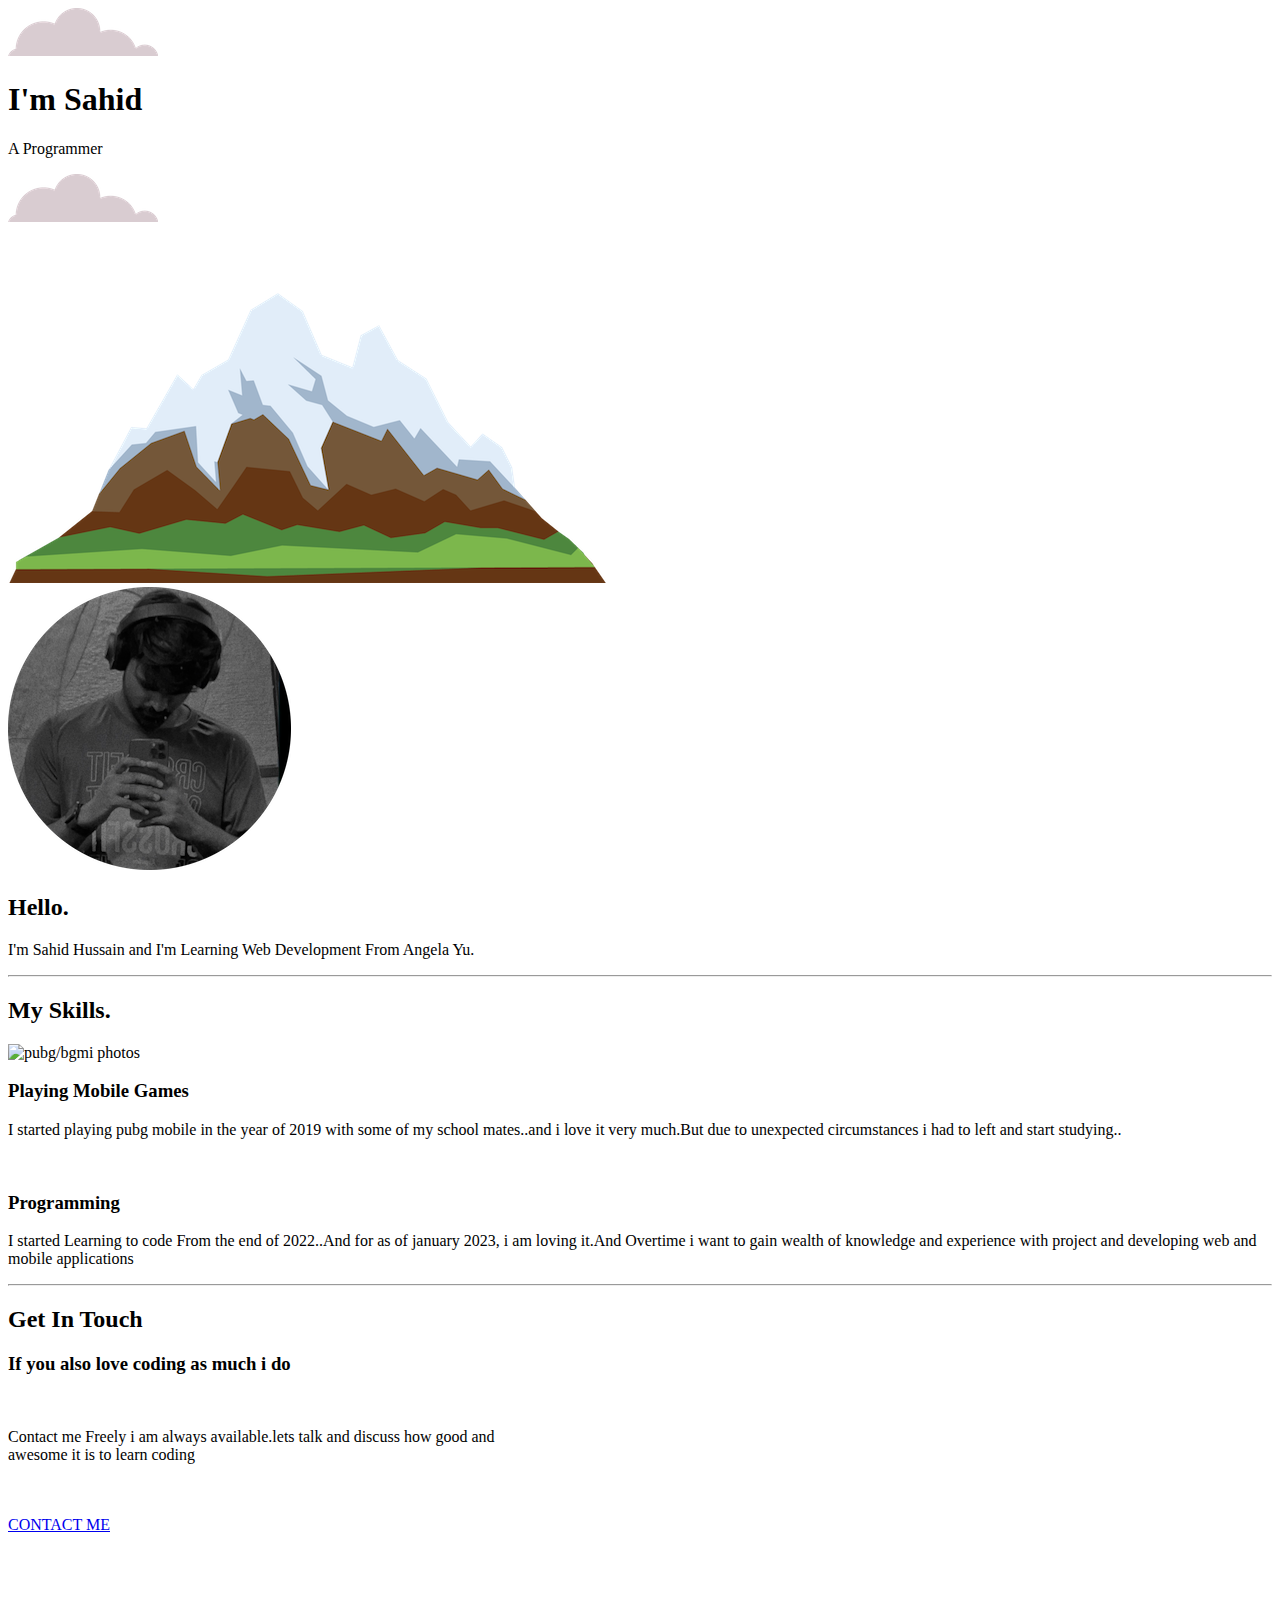
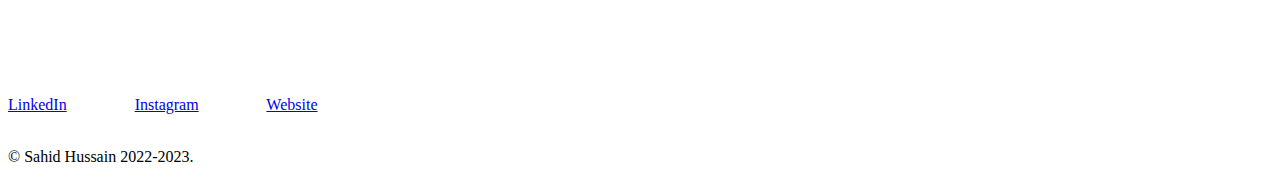
==== index.html @ 8a0129ad "CSS-Mysite" ====
<!DOCTYPE html>
<html lang="en">
<head>
    <meta charset="UTF-8">
    <meta http-equiv="X-UA-Compatible" content="IE=edge">
    <meta name="viewport" content="width=device-width, initial-scale=1.0">
    <title>SahidHussain</title>
    <link rel="stylesheet" href="css/style.css">
    <link rel="icon" href="favicon.ico">
    <link rel="preconnect" href="https://fonts.googleapis.com">
    <link rel="preconnect" href="https://fonts.gstatic.com" crossorigin>
    <link href="https://fonts.googleapis.com/css2?family=Merriweather&family=Montserrat:ital@1&family=Sacramento&display=swap" rel="stylesheet">
    

</head>
<body>
    <div class="topcontainer">
    <div >
        <img class="topcloud"src="images/cloud.png" alt=""><br>
       <h1 class="intro">I'm Sahid</h1>
        <p class="programmer">A Programmer</p>
    </div>
    <div class="bottomcloud">
        
        <img class="bottomcloud"src="images/cloud.png" alt="">
        

    </div>
    <div class=" mountain">
        <img src="images/mountain.png" alt="Mountain image">
    </div>
    </div>

        <div class="middle-container">
            <div class="profile">
              <img src="images/Sahid.png" alt="sahidimage">
              <h2 class="hello">Hello.</h2>
              <p>I'm Sahid Hussain and I'm Learning Web Development From Angela Yu. </p>
            </div>
            <hr>
              <h2>My Skills.</h2>
              <div class="skill-row">
                <img class="pubg-img" src="https://media.giphy.com/media/tIo9EzayB8Lwycnz8p/giphy.gif" alt="pubg/bgmi photos">
                    
            <div>
                
               <h3>Playing Mobile Games</h3>
                <p>I started playing pubg mobile in the year of 2019 with some of my school mates..and i love it very much.But due to unexpected circumstances i had to left and start studying.. </p>
             </div>
             <div class="program-div">
                <img class="program-img" src="https://media.giphy.com/media/k0ijJhqrUP4T2EvmJ1/giphy.gif" alt="">
                <h3>Programming</h3>
                <p>I started Learning to code From the end of 2022..And for as of january 2023, i am loving it.And Overtime i want to gain wealth of knowledge and experience with project and developing web and mobile applications</p>
              </div>
            </div>
            
            <hr>
            <div class="contact-me">
              
              <h2>Get In Touch</h2>
              <h3>If you also love coding as much i do</h3><br>
              <p>Contact me Freely i am always available.lets talk and discuss how good and <br>awesome it is to learn coding</p><br><br>
              <a class="btn" href="contact.html" target="_blank" rel="noopener no referrer">CONTACT ME</a>
              <br><br><br><br><br><br><br><br>
            </div>
          
          
          
          <div class="bottom-container">
            <br><br>
            <a class="footer-link" href="https://www.linkedin.com/in/shaikh-sahid-9ab45b241/">LinkedIn</a>
            &nbsp &nbsp &nbsp &nbsp &nbsp &nbsp &nbsp &nbsp
            <a class="footer-link" href="https://www.instagram.com/pegaboye/">Instagram</a>
            &nbsp &nbsp &nbsp &nbsp &nbsp &nbsp &nbsp &nbsp
            <a class="footer-link" href="https://primegames.net/">Website</a>
            <br><br><p class="copyright">© Sahid Hussain 2022-2023.</p>
          </div>
          
    
</body>
</html>
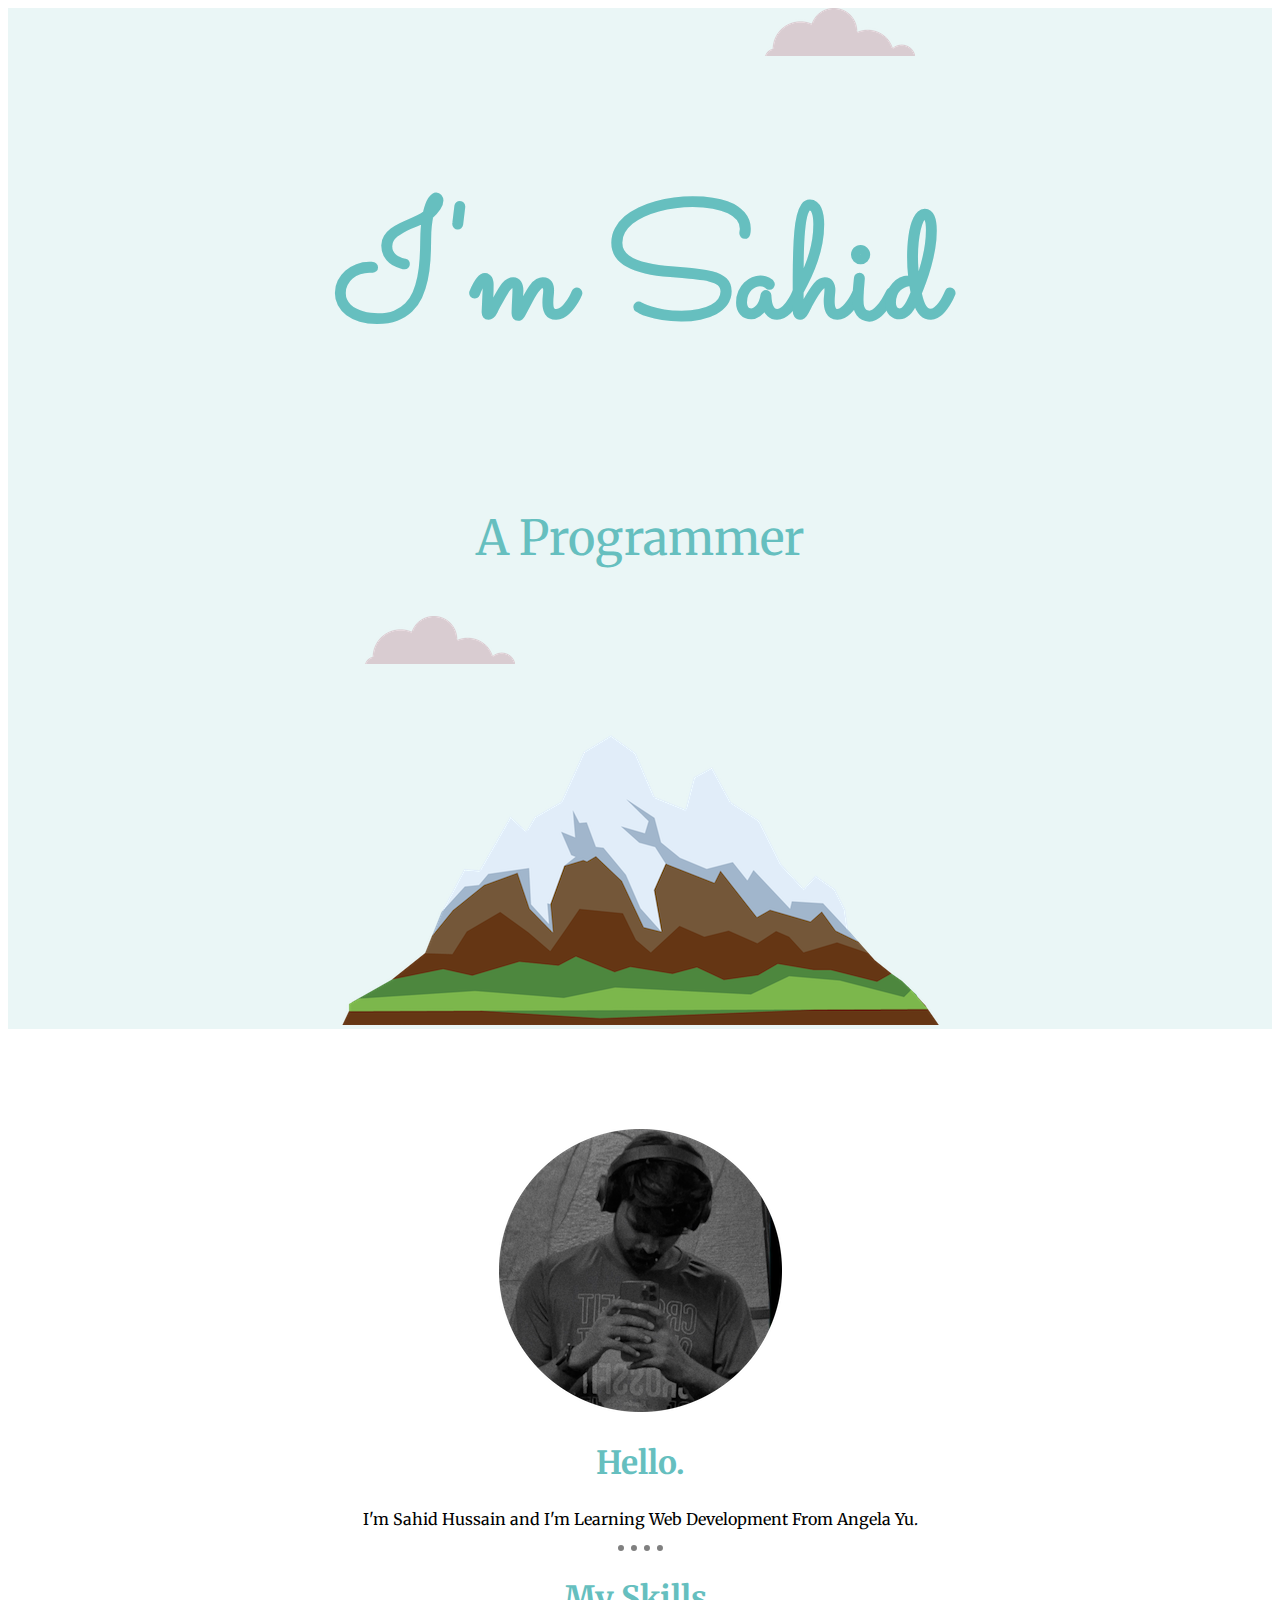
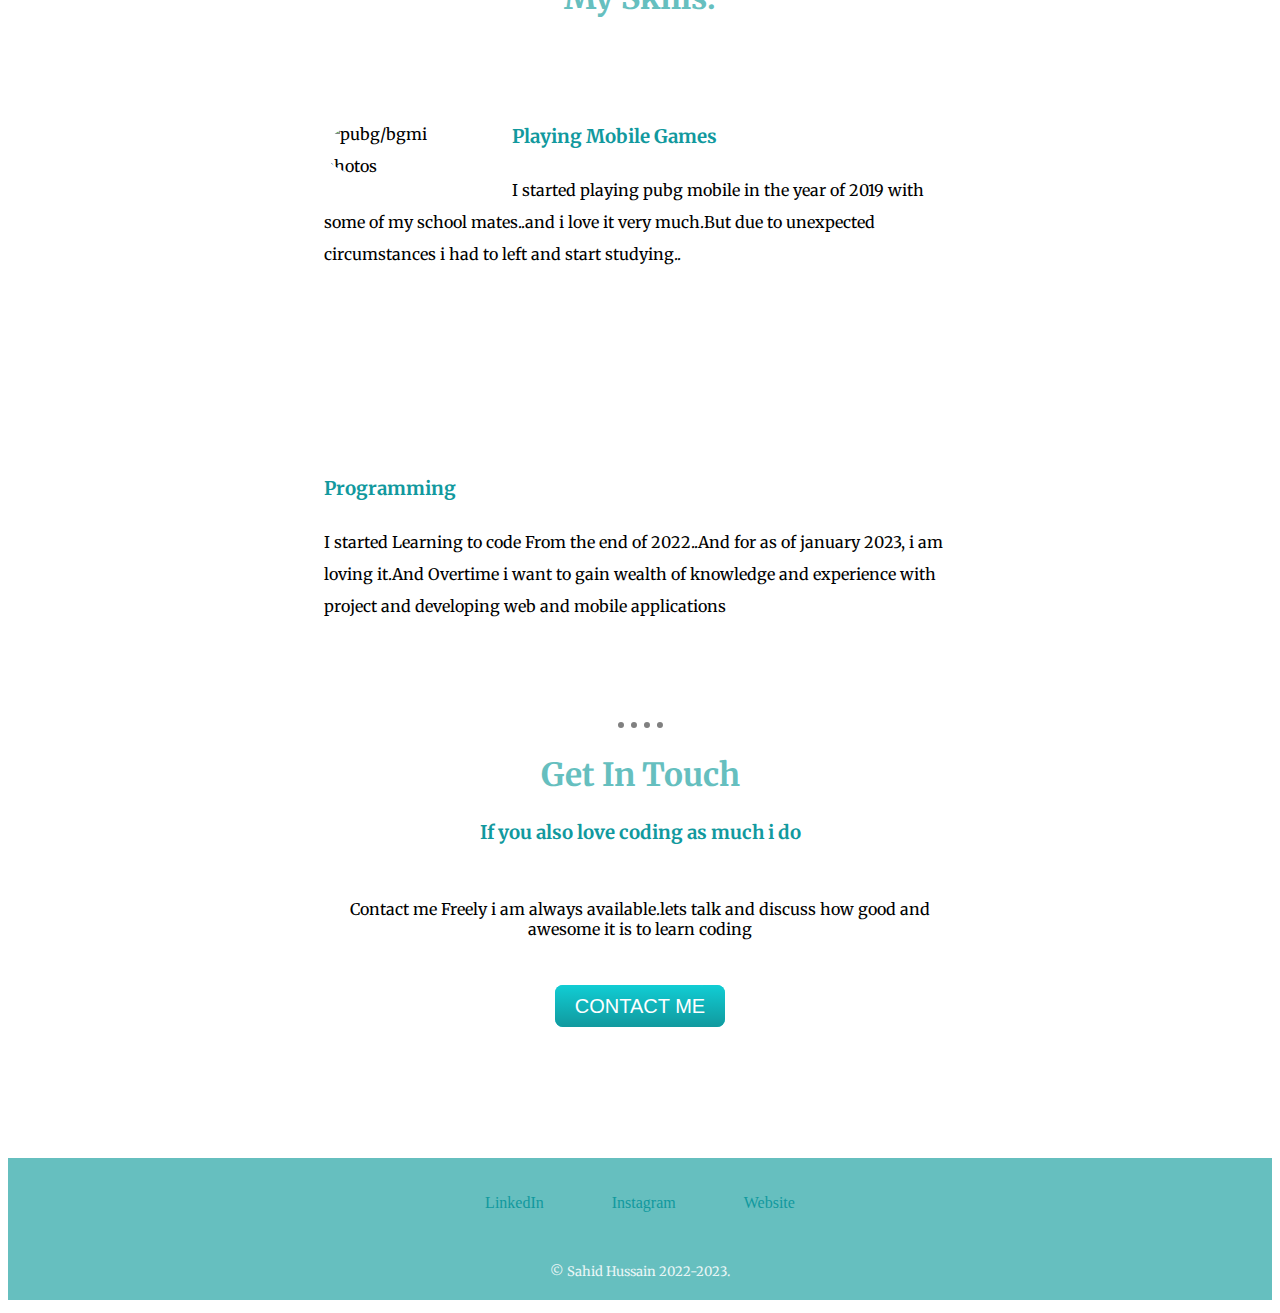
==== commit de8f9fa2: "Update index.html" ====
--- a/index.html
+++ b/index.html
@@ -5,7 +5,7 @@
     <meta http-equiv="X-UA-Compatible" content="IE=edge">
     <meta name="viewport" content="width=device-width, initial-scale=1.0">
     <title>SahidHussain</title>
-    <link rel="stylesheet" href="css/style.css">
+    <link rel="stylesheet" href="CSS/styles.css">
     <link rel="icon" href="favicon.ico">
     <link rel="preconnect" href="https://fonts.googleapis.com">
     <link rel="preconnect" href="https://fonts.gstatic.com" crossorigin>
@@ -78,4 +78,4 @@
           
     
 </body>
-</html>+</html>
--- a/CSS/styles.css
+++ b/CSS/styles.css
@@ -0,0 +1,149 @@
+body{
+    text-align: center;
+    font-family: monsterrat,serif;
+    
+
+}
+.intro{
+    font-family: sacramento,serif;
+    font-size: 10rem;
+    color: #66BFBF;
+}
+.topcloud{
+    margin-left: 400px;
+     
+}
+.bottomcloud{
+    margin-right: 200px;
+}
+.programmer{
+    font-size: 25px;
+    font-size: 3rem;
+    color: #66BFBF;
+    font-family:Merriweather,serif;
+    
+}
+
+
+
+.topcontainer{
+    background-color: #EAF6F6;
+    
+    
+}
+.middle-container{
+    margin-top: 100px;  
+}
+.bottom-container{
+    background-color:#66BFBF;
+    margin-top: 0px;
+    border-bottom: 0px;
+    
+}
+
+.skill-row{
+    width: 50%;
+    margin: auto;
+    text-align: left;
+    margin: 100px auto 100px auto;
+    line-height: 2;
+    font-family:Merriweather,serif;
+    
+    
+}
+.pubg-img{
+    width: 25%;
+    border-radius: 75%;    
+    float: left;
+    margin-right: 30px;
+    
+}
+  
+
+   
+    
+
+.program-img
+{
+    border-radius: 80%;
+    
+    width: 25%;
+    float: right;
+    margin-left: 30px;
+    
+    
+}
+
+
+h3{
+    color: #11999E;
+}
+.footer-link{
+    color: #11999E;
+    font-weight: 100;
+    font-style: bold;
+    text-decoration: none;
+
+}
+
+.btn {
+    background: #11cdd4;
+    background-image: -webkit-linear-gradient(top, #11cdd4, #11999e);
+    background-image: -moz-linear-gradient(top, #11cdd4, #11999e);
+    background-image: -ms-linear-gradient(top, #11cdd4, #11999e);
+    background-image: -o-linear-gradient(top, #11cdd4, #11999e);
+    background-image: linear-gradient(to bottom, #11cdd4, #11999e);
+    -webkit-border-radius: 8;
+    -moz-border-radius: 8;
+    border-radius: 8px;
+    font-family: Arial;
+    color: #ffffff;
+    font-size: 20px;
+    padding: 10px 20px 10px 20px;
+    text-decoration: none;
+  }
+  
+  .btn:hover {
+    background: #30e3cb;
+    background-image: -webkit-linear-gradient(top, #30e3cb, #2bc4ad);
+    background-image: -moz-linear-gradient(top, #30e3cb, #2bc4ad);
+    background-image: -ms-linear-gradient(top, #30e3cb, #2bc4ad);
+    background-image: -o-linear-gradient(top, #30e3cb, #2bc4ad);
+    background-image: linear-gradient(to bottom, #30e3cb, #2bc4ad);
+    text-decoration: none;
+  }
+  
+h2{
+    font-size: xx-large;
+    font: weight 500px;;
+    color: #66BFBF;
+    font-family:Merriweather,serif;
+} 
+.program-div{
+    margin-top: 200px;
+    
+}
+.contact-me{
+    font-style: bold;
+    font-family:Merriweather,serif;
+    
+    text-align: center;
+}
+hr{
+    border-style: none;
+   border-top-style: dotted;
+    border-width: 6px;
+    width: 45px;
+    color: grey;
+       
+    
+}
+p{
+    font-family:Merriweather,serif;
+}
+.copyright{
+    color: #EAF6F6;
+    font-size: 13px;
+    padding: 20px;
+    
+}
